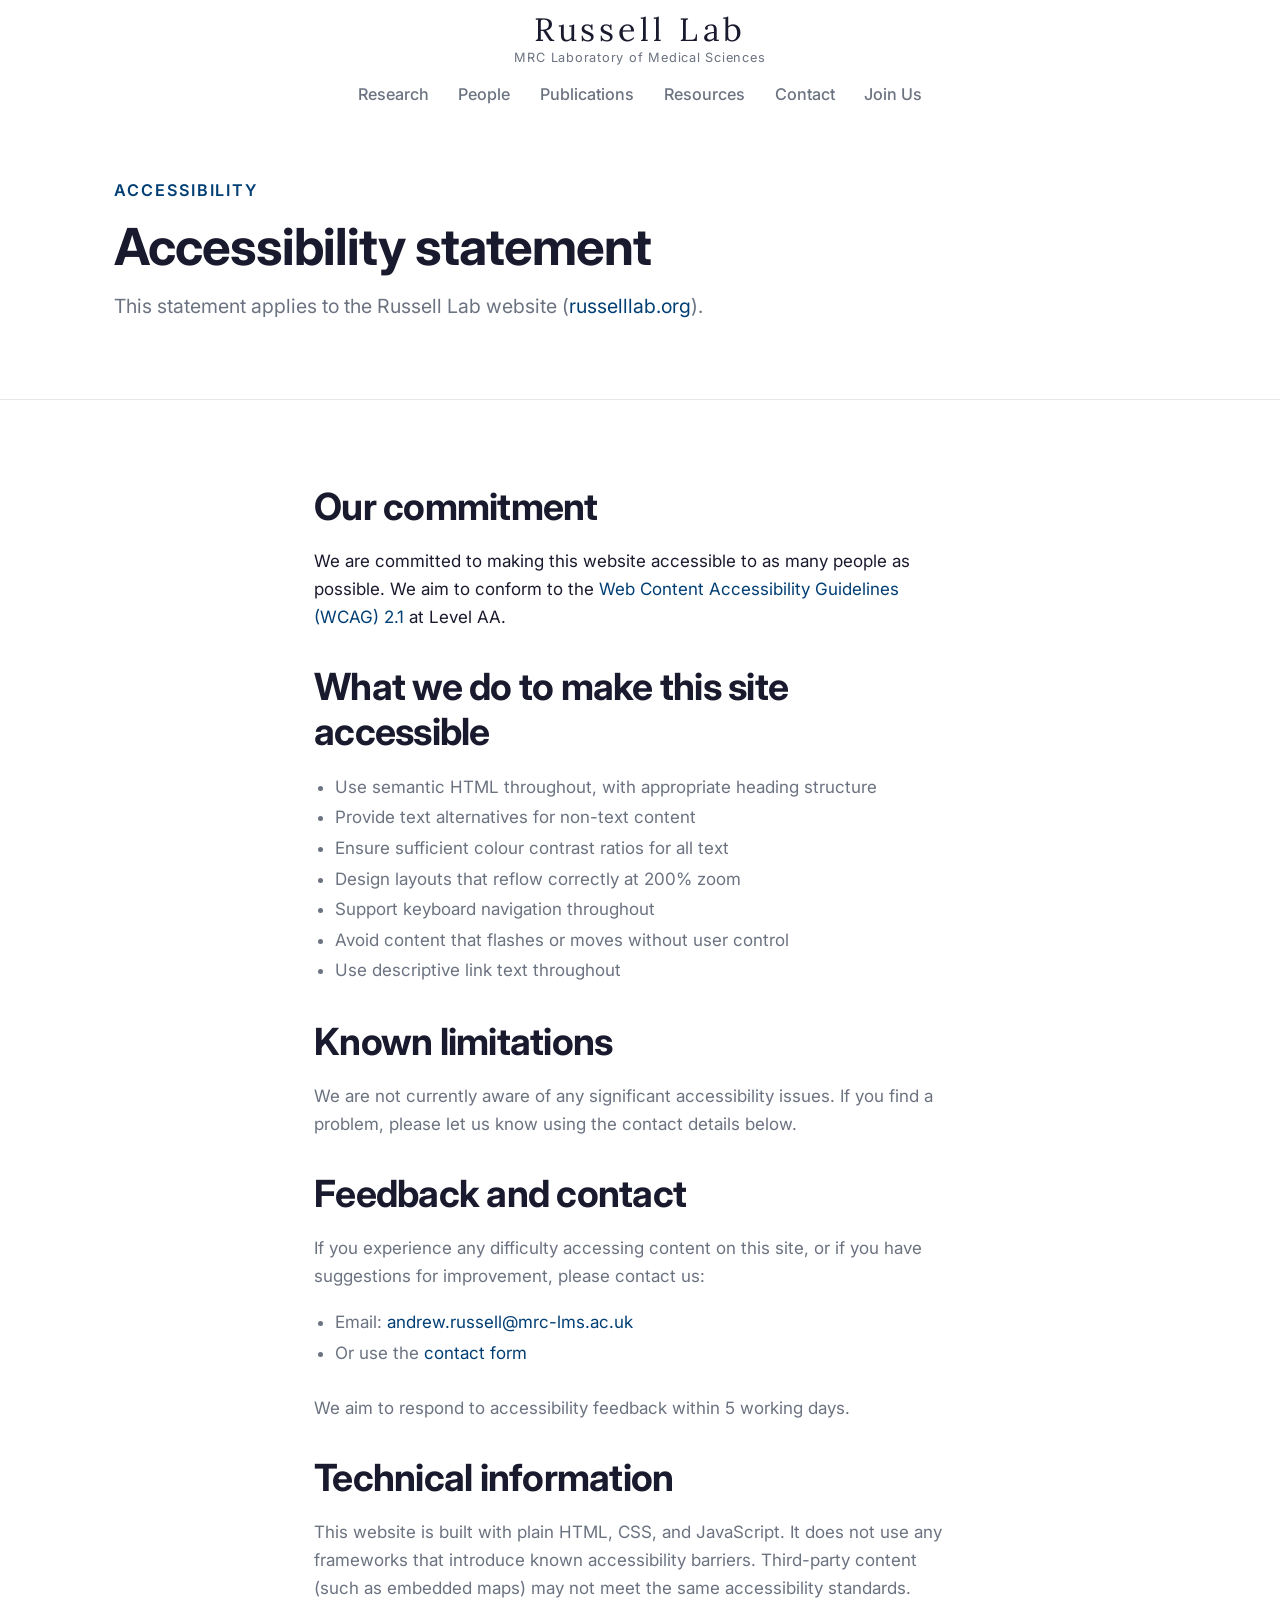
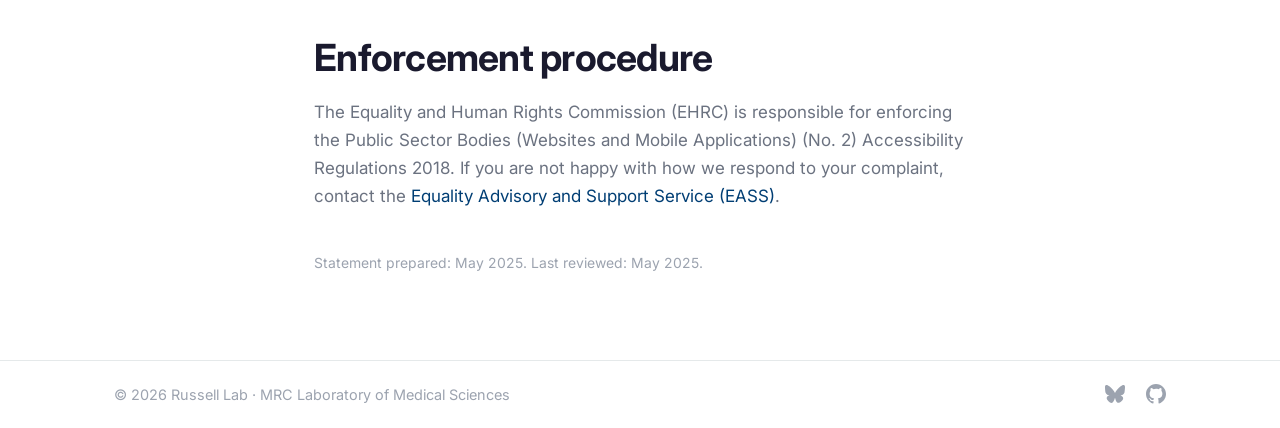
==== accessibility.html @ 7c384f4c "Add LMS photos to Contact and Join pages Co-Authored-By: Claude Opus 5.5 <noreply@anthropic.com>" ====
<!DOCTYPE html>
<html lang="en">
<head>
  <meta charset="UTF-8">
  <meta name="viewport" content="width=device-width, initial-scale=1.0">
  <title>Accessibility Statement | Russell Lab</title>
  <meta name="description" content="Accessibility statement for the Russell Lab website.">
  <link rel="preconnect" href="https://fonts.googleapis.com">
  <link rel="preconnect" href="https://fonts.gstatic.com" crossorigin>
  <link href="https://fonts.googleapis.com/css2?family=Lora:ital,wght@0,400;0,600;0,700;1,400;1,600&family=Inter:wght@400;500;600;700;800&display=swap" rel="stylesheet">
  <link rel="icon" type="image/svg+xml" href="assets/images/favicon.svg">
  <link rel="stylesheet" href="css/style.css?v=6">
</head>
<body>

  <nav class="nav" role="navigation" aria-label="Main">
    <div class="nav__inner">
      <a href="index.html" class="nav__logo">
        <span class="nav__logo-name">Russell Lab</span>
        <span class="nav__logo-inst">MRC Laboratory of Medical Sciences</span>
      </a>
      <button class="nav__burger" aria-label="Toggle menu" aria-expanded="false">
        <span></span><span></span><span></span>
      </button>
      <ul class="nav__links">
        <li><a href="research.html">Research</a></li>
        <li><a href="people.html">People</a></li>
        <li><a href="publications.html">Publications</a></li>
        <li><a href="resources.html">Resources</a></li>
        <li><a href="contact.html">Contact</a></li>
        <li><a href="join.html">Join Us</a></li>
      </ul>
    </div>
  </nav>

  <div class="page-hero">
    <div class="page-hero__inner">
      <span class="section-label">Accessibility</span>
      <h1>Accessibility statement</h1>
      <p>This statement applies to the Russell Lab website (<a href="index.html">russelllab.org</a>).</p>
    </div>
  </div>

  <section class="section">
    <div class="container" style="max-width: 720px;">

      <h2 style="margin-bottom: 1rem;">Our commitment</h2>
      <p>
        We are committed to making this website accessible to as many people as possible.
        We aim to conform to the
        <a href="https://www.w3.org/TR/WCAG21/" target="_blank" rel="noopener">Web Content Accessibility Guidelines (WCAG) 2.1</a>
        at Level AA.
      </p>

      <h2 style="margin: 2rem 0 1rem;">What we do to make this site accessible</h2>
      <ul style="color: var(--text-muted); line-height: 1.8; padding-left: 1.25rem; margin-bottom: 1.5rem;">
        <li>Use semantic HTML throughout, with appropriate heading structure</li>
        <li>Provide text alternatives for non-text content</li>
        <li>Ensure sufficient colour contrast ratios for all text</li>
        <li>Design layouts that reflow correctly at 200% zoom</li>
        <li>Support keyboard navigation throughout</li>
        <li>Avoid content that flashes or moves without user control</li>
        <li>Use descriptive link text throughout</li>
      </ul>

      <h2 style="margin: 2rem 0 1rem;">Known limitations</h2>
      <p style="color: var(--text-muted);">
        <!-- [PLACEHOLDER: List any known accessibility issues and when you plan to fix them.
             If none are known, state: "We are not aware of any significant accessibility issues at this time."] -->
        We are not currently aware of any significant accessibility issues. If you find a problem,
        please let us know using the contact details below.
      </p>

      <h2 style="margin: 2rem 0 1rem;">Feedback and contact</h2>
      <p style="color: var(--text-muted);">
        If you experience any difficulty accessing content on this site, or if you have
        suggestions for improvement, please contact us:
      </p>
      <ul style="color: var(--text-muted); line-height: 1.8; padding-left: 1.25rem; margin-bottom: 1.5rem;">
        <li>Email: <a href="mailto:andrew.russell@mrc-lms.ac.uk">andrew.russell@mrc-lms.ac.uk</a></li>
        <li>Or use the <a href="contact.html">contact form</a></li>
      </ul>
      <p style="color: var(--text-muted);">
        We aim to respond to accessibility feedback within 5 working days.
      </p>

      <h2 style="margin: 2rem 0 1rem;">Technical information</h2>
      <p style="color: var(--text-muted);">
        This website is built with plain HTML, CSS, and JavaScript. It does not use any
        frameworks that introduce known accessibility barriers. Third-party content (such as
        embedded maps) may not meet the same accessibility standards.
      </p>

      <h2 style="margin: 2rem 0 1rem;">Enforcement procedure</h2>
      <p style="color: var(--text-muted);">
        The Equality and Human Rights Commission (EHRC) is responsible for enforcing the
        Public Sector Bodies (Websites and Mobile Applications) (No. 2) Accessibility Regulations 2018.
        If you are not happy with how we respond to your complaint, contact the
        <a href="https://www.equalityadvisoryservice.com/" target="_blank" rel="noopener">Equality Advisory and Support Service (EASS)</a>.
      </p>

      <p style="margin-top: 2.5rem; font-size: 0.82rem; color: var(--text-light);">
        Statement prepared: <!-- [PLACEHOLDER: Insert date, e.g. May 2025] -->May 2025.
        Last reviewed: <!-- [PLACEHOLDER: Update when reviewed] -->May 2025.
      </p>

    </div>
  </section>

  <footer class="footer">
    <div class="footer__inner">
      <span>© <span id="year"></span> Russell Lab · <a href="https://lms.mrc.ac.uk" target="_blank" rel="noopener">MRC Laboratory of Medical Sciences</a></span>
      <div class="footer__right">
        <a href="https://bsky.app/profile/ajcrussell.bsky.social" target="_blank" rel="noopener" aria-label="Bluesky" class="footer__icon">
          <svg xmlns="http://www.w3.org/2000/svg" viewBox="0 0 24 24" width="20" height="20" fill="currentColor">
            <path d="M12 10.8c-1.087-2.114-4.046-6.053-6.798-7.995C2.566.944 1.561 1.266.902 1.565.139 1.908 0 3.08 0 3.768c0 .69.378 5.65.624 6.479.815 2.736 3.713 3.66 6.383 3.364.136-.02.275-.039.415-.056-.138.022-.276.04-.415.056-3.912.58-7.387 2.005-2.83 7.078 5.013 5.19 6.87-1.113 7.823-4.308.953 3.195 2.05 9.271 7.733 4.308 4.267-4.308 1.172-6.498-2.74-7.078a8.741 8.741 0 0 1-.415-.056c.14.017.279.036.415.056 2.67.297 5.568-.628 6.383-3.364.246-.828.624-5.79.624-6.478 0-.69-.139-1.861-.902-2.204-.659-.299-1.664-.62-4.3 1.24C16.046 4.748 13.087 8.687 12 10.8z"/>
          </svg>
        </a>
        <a href="https://github.com/therusselllab" target="_blank" rel="noopener" aria-label="GitHub" class="footer__icon">
          <svg xmlns="http://www.w3.org/2000/svg" viewBox="0 0 24 24" width="20" height="20" fill="currentColor">
            <path d="M12 0C5.374 0 0 5.373 0 12c0 5.302 3.438 9.8 8.207 11.387.599.111.793-.261.793-.577v-2.234c-3.338.726-4.033-1.416-4.033-1.416-.546-1.387-1.333-1.756-1.333-1.756-1.089-.745.083-.729.083-.729 1.205.084 1.839 1.237 1.839 1.237 1.07 1.834 2.807 1.304 3.492.997.107-.775.418-1.305.762-1.604-2.665-.305-5.467-1.334-5.467-5.931 0-1.311.469-2.381 1.236-3.221-.124-.303-.535-1.524.117-3.176 0 0 1.008-.322 3.301 1.23A11.509 11.509 0 0 1 12 5.803c1.02.005 2.047.138 3.006.404 2.291-1.552 3.297-1.23 3.297-1.23.653 1.653.242 2.874.118 3.176.77.84 1.235 1.911 1.235 3.221 0 4.609-2.807 5.624-5.479 5.921.43.372.823 1.102.823 2.222v3.293c0 .319.192.694.801.576C20.566 21.797 24 17.3 24 12c0-6.627-5.373-12-12-12z"/>
          </svg>
        </a>
      </div>
    </div>
  </footer>

  <script src="js/main.js?v=6"></script>
  <script>document.getElementById('year').textContent = new Date().getFullYear();</script>
</body>
</html>
---- css/style.css ----
/* ============================================================
   Russell Lab — style.css
   Design: light, minimal, Lora headings + Inter body, teal accent
   ============================================================ */

/* --- Custom Properties --- */
:root {
  --bg:           #FFFFFF;
  --bg-soft:      #F8FAFA;
  --bg-muted:     #F1F5F5;
  --text:         #1A1A2E;
  --text-muted:   #6B7280;
  --text-light:   #9CA3AF;
  --accent:       #003E74;
  --accent-hover: #002a52;
  --accent-light: #EBF2F8;
  --border:       #E5E9EA;
  --nav-h:        108px;
  --max-w:        1120px;
  --radius:       8px;
  --shadow-sm:    0 1px 3px rgba(0,0,0,0.07), 0 1px 2px rgba(0,0,0,0.04);
  --shadow-md:    0 4px 16px rgba(0,0,0,0.09), 0 2px 6px rgba(0,0,0,0.05);
  --transition:   0.25s ease;
}

/* --- Reset & Base --- */
*, *::before, *::after { box-sizing: border-box; margin: 0; padding: 0; }

html {
  scroll-behavior: smooth;
  font-size: 17px;
}

body {
  font-family: 'Inter', system-ui, -apple-system, sans-serif;
  background: var(--bg);
  color: var(--text);
  line-height: 1.65;
  -webkit-font-smoothing: antialiased;
}

img { display: block; max-width: 100%; }
a { color: var(--accent); text-decoration: none; transition: color var(--transition); }
a:hover { color: var(--accent-hover); }

/* --- Typography --- */
h1, h2, h3, h4, h5 {
  font-weight: 700;
  line-height: 1.2;
  letter-spacing: -0.02em;
  color: var(--text);
}
h1 { font-size: clamp(2.2rem, 5vw, 3.5rem); }
h2 { font-size: clamp(1.6rem, 3vw, 2.2rem); }
h3 { font-size: 1.2rem; }
h4 { font-size: 1rem; font-weight: 600; }

p { margin-bottom: 1rem; color: var(--text); }
p:last-child { margin-bottom: 0; }

.text-muted { color: var(--text-muted); }
.text-light { color: var(--text-light); }

/* --- Layout Utilities --- */
.container {
  max-width: var(--max-w);
  margin: 0 auto;
  padding: 0 2rem;
}

.section {
  padding: 5rem 0;
}

.section--soft { background: var(--bg); }
.section--muted { background: var(--bg); }

.section-label {
  display: inline-block;
  font-size: 0.95rem;
  font-weight: 600;
  letter-spacing: 0.12em;
  text-transform: uppercase;
  color: var(--accent);
  margin-bottom: 0.75rem;
}

.section-heading {
  margin-bottom: 0.75rem;
}

.section-subheading {
  font-size: 1.05rem;
  color: var(--text-muted);
  max-width: 560px;
  margin-bottom: 2.5rem;
}

/* --- Scroll Animations --- */
.reveal {
  opacity: 0;
  transform: translateY(24px);
  transition: opacity 0.6s ease, transform 0.6s ease;
}
.reveal.visible {
  opacity: 1;
  transform: translateY(0);
}
.reveal-delay-1 { transition-delay: 0.1s; }
.reveal-delay-2 { transition-delay: 0.2s; }
.reveal-delay-3 { transition-delay: 0.3s; }
.reveal-delay-4 { transition-delay: 0.4s; }
.reveal-delay-5 { transition-delay: 0.5s; }

/* --- Navigation --- */
.nav {
  position: fixed;
  top: 0;
  left: 0;
  right: 0;
  z-index: 100;
  height: var(--nav-h);
  background: rgba(255, 255, 255, 0.92);
  backdrop-filter: blur(12px);
  -webkit-backdrop-filter: blur(12px);
  border-bottom: 1px solid transparent;
  transition: border-color var(--transition), box-shadow var(--transition);
}
.nav.scrolled {
  border-color: var(--border);
  box-shadow: var(--shadow-sm);
}

.nav__inner {
  max-width: var(--max-w);
  margin: 0 auto;
  padding: 1.1rem 2rem 0;
  height: 100%;
  display: flex;
  flex-direction: column;
  align-items: center;
  justify-content: center;
  gap: 0.55rem;
  position: relative;
}

.nav__logo {
  display: flex;
  flex-direction: column;
  align-items: center;
  line-height: 1.2;
  color: var(--text);
  text-decoration: none;
}
.nav__logo-name {
  font-family: 'Lora', Georgia, serif;
  font-size: 1.9rem;
  font-weight: 400;
  letter-spacing: 0.12em;
}
.nav__logo-inst {
  font-size: 0.75rem;
  font-weight: 400;
  color: var(--text-muted);
  letter-spacing: 0.06em;
}

.nav__links {
  display: flex;
  align-items: center;
  justify-content: center;
  gap: 0.25rem;
  list-style: none;
}
.nav__links a {
  display: block;
  padding: 0.4rem 0.75rem;
  font-size: 0.95rem;
  font-weight: 500;
  color: var(--text-muted);
  border-radius: 6px;
  transition: color var(--transition), background var(--transition);
}
.nav__links a:hover,
.nav__links a.active {
  color: var(--text);
  background: var(--bg-muted);
}
.nav__links a.active { color: var(--accent); }

.nav__join {
  /* no special treatment — same as other nav links */
}

/* Mobile menu */
.nav__burger {
  display: none;
  flex-direction: column;
  gap: 5px;
  cursor: pointer;
  padding: 4px;
  background: none;
  border: none;
  position: absolute;
  right: 1.5rem;
  top: 50%;
  transform: translateY(-50%);
}
.nav__burger span {
  display: block;
  width: 22px;
  height: 2px;
  background: var(--text);
  border-radius: 2px;
  transition: transform var(--transition), opacity var(--transition);
}
.nav__burger.open span:nth-child(1) { transform: translateY(7px) rotate(45deg); }
.nav__burger.open span:nth-child(2) { opacity: 0; }
.nav__burger.open span:nth-child(3) { transform: translateY(-7px) rotate(-45deg); }

/* --- Hero --- */
.hero {
  min-height: 100svh;
  display: flex;
  align-items: flex-start;
  padding-top: var(--nav-h);
  position: relative;
  overflow: hidden;
  background-image: url('../assets/images/hero-bg.jpg'); /* fallback for very old browsers */
  background-image: url('../assets/images/contour_map_2_colors.svg');
  background-size: 110% auto;   /* fills width; square image extends below viewport so top is always visible */
  background-position: 5% 0%;  /* anchor to top; slight left-of-centre to frame whitespace region */
  animation: heroDrift 30s ease-in-out infinite;
  transition: background-position 0.15s ease-out;
}

@keyframes heroDrift {
  0%   { background-position: 5% 0%; }
  25%  { background-position: 8% 0%; }
  50%  { background-position: 5% 0%; }
  75%  { background-position: 2% 0%; }
  100% { background-position: 5% 0%; }
}

/* Overlay for readability over background image.
   Adjust opacity (currently 0.7) if image is darker or lighter. */
.hero::before {
  content: '';
  position: absolute;
  inset: 0;
  background: rgba(255, 255, 255, 0.75);
  pointer-events: none;
}

/* Interactive contour canvas (js/contours.js) replaces the static background once loaded */
.hero--live {
  background-image: none;
  animation: none;
}
.hero--live::before { display: none; }
.hero__canvas {
  position: absolute;
  inset: 0;
  width: 100%;
  height: 100%;
  pointer-events: none;
}

.hero__inner {
  position: relative;
  z-index: 1;
  width: 100%;
  max-width: 1320px;
  margin: 0 auto 0 0;
  padding: 3rem 4rem 4rem;
  display: grid;
  grid-template-columns: minmax(0, 560px) minmax(0, 400px);
  justify-content: space-between;
  align-items: center;
  gap: 3rem;
}

/* Soft white wash behind the headline so the lines never compete with the text */
.hero__main { position: relative; }
.hero__main::before {
  content: '';
  position: absolute;
  inset: -3rem -4rem;
  background: radial-gradient(closest-side, rgba(255,255,255,0.92) 55%, rgba(255,255,255,0));
  z-index: -1;
  pointer-events: none;
}

.hero__panel {
  padding: 1.6rem 1.8rem;
  background: rgba(255, 255, 255, 0.9);
  -webkit-backdrop-filter: blur(6px);
  backdrop-filter: blur(6px);
  border: 1px solid var(--border);
  border-left: 3px solid var(--accent);
  border-radius: 10px;
  opacity: 0;
  animation: fadeUp 0.7s ease 0.6s forwards;
}
.hero__panel-label {
  display: block;
  font-size: 0.8rem;
  font-weight: 600;
  letter-spacing: 0.12em;
  text-transform: uppercase;
  color: var(--accent);
  margin-bottom: 0.6rem;
}
.hero__panel p {
  font-size: 1.05rem;
  line-height: 1.7;
  color: var(--text);
}

@media (max-width: 900px) {
  .hero__inner {
    grid-template-columns: 1fr;
    padding: 2.5rem 1.5rem 4rem;
    gap: 2.5rem;
  }
}

.hero__eyebrow {
  font-size: 0.8rem;
  font-weight: 600;
  letter-spacing: 0.12em;
  text-transform: uppercase;
  color: var(--accent);
  margin-bottom: 1.25rem;
  opacity: 0;
  animation: fadeUp 0.7s ease 0.1s forwards;
}

.hero__title {
  font-size: clamp(1.4rem, 2.5vw, 2rem);
  font-weight: 800;
  letter-spacing: -0.04em;
  line-height: 1.05;
  margin-bottom: 1.5rem;
  opacity: 0;
  animation: fadeUp 0.7s ease 0.2s forwards;
}

.hero__title em {
  font-style: normal;
  color: var(--accent);
}

.hero__tagline {
  font-size: clamp(1.1rem, 2vw, 1.3rem);
  color: var(--text-muted);
  max-width: 560px;
  line-height: 1.7;
  margin-bottom: 2.5rem;
  opacity: 0;
  animation: fadeUp 0.7s ease 0.35s forwards;
}

.hero__actions {
  display: flex;
  gap: 1rem;
  flex-wrap: wrap;
  opacity: 0;
  animation: fadeUp 0.7s ease 0.5s forwards;
}


@keyframes fadeUp {
  from { opacity: 0; transform: translateY(20px); }
  to { opacity: 1; transform: translateY(0); }
}

/* --- Buttons --- */
.btn {
  display: inline-flex;
  align-items: center;
  gap: 0.5rem;
  padding: 0.7rem 1.5rem;
  font-size: 0.95rem;
  font-weight: 600;
  border-radius: var(--radius);
  transition: all var(--transition);
  cursor: pointer;
  border: none;
  font-family: inherit;
}
.btn--primary {
  background: var(--accent);
  color: #fff;
}
.btn--primary:hover {
  background: var(--accent-hover);
  color: #fff;
  transform: translateY(-1px);
  box-shadow: 0 4px 12px rgba(15, 118, 110, 0.3);
}
.btn--outline {
  background: transparent;
  color: var(--text);
  border: 1.5px solid var(--border);
}
.btn--outline:hover {
  border-color: var(--accent);
  color: var(--accent);
  transform: translateY(-1px);
}

/* --- Cards --- */
.card {
  background: var(--bg);
  border: 1px solid var(--border);
  border-radius: calc(var(--radius) * 1.5);
  padding: 1.75rem;
  text-align: center;
}
.card__icon {
  width: 44px;
  height: 44px;
  border-radius: 10px;
  background: var(--accent-light);
  display: flex;
  align-items: center;
  justify-content: center;
  margin-bottom: 1rem;
  margin-left: auto;
  margin-right: auto;
  font-size: 1.25rem;
}
.card__title { margin-bottom: 0.5rem; font-size: 1.15rem; }
.card__body { font-size: 1rem; color: var(--text-muted); line-height: 1.65; }
.card__link {
  display: inline-flex;
  align-items: center;
  gap: 0.25rem;
  margin-top: 1rem;
  font-size: 0.85rem;
  font-weight: 600;
  color: var(--accent);
}
.card__link:hover { gap: 0.5rem; }

/* --- Grid Layouts --- */
.grid-3 {
  display: grid;
  grid-template-columns: repeat(3, 1fr);
  gap: 1.5rem;
}
.grid-2 {
  display: grid;
  grid-template-columns: repeat(2, 1fr);
  gap: 1.5rem;
}
.grid-4 {
  display: grid;
  grid-template-columns: repeat(4, 1fr);
  gap: 1.5rem;
}

/* --- People List --- */
.people-section { margin-bottom: 3.5rem; }
.people-section__title {
  font-size: 0.72rem;
  font-weight: 700;
  text-transform: uppercase;
  letter-spacing: 0.12em;
  color: var(--text-light);
  margin-bottom: 0;
  padding-bottom: 0.75rem;
  border-bottom: 1px solid var(--border);
}

.person-row {
  display: grid;
  grid-template-columns: 100px 1fr;
  gap: 2rem;
  align-items: start;
  padding: 1.75rem 0;
  border-bottom: 1px solid var(--border);
  transition: none;
}
.person-row:hover .person-row__name {
  color: var(--accent);
}

.person-row__photo {
  width: 100px;
  height: 100px;
  border-radius: 50%;
  background: var(--bg-muted);
  overflow: hidden;
  display: flex;
  align-items: center;
  justify-content: center;
  color: var(--text-light);
  font-size: 1.75rem;
  flex-shrink: 0;
}
.person-row__photo img {
  width: 100%;
  height: 100%;
  object-fit: cover;
}

.person-row__name {
  font-size: 1.05rem;
  font-weight: 700;
  margin-bottom: 0.2rem;
  transition: color var(--transition);
}
.person-row__role {
  font-size: 0.75rem;
  font-weight: 600;
  text-transform: uppercase;
  letter-spacing: 0.08em;
  color: var(--accent);
  margin-bottom: 0.6rem;
}
.person-row__bio {
  font-size: 0.875rem;
  color: var(--text-muted);
  line-height: 1.65;
  max-width: 600px;
}
.person-row__links {
  display: flex;
  gap: 1rem;
  margin-top: 0.75rem;
}
.person-row__links a {
  font-size: 0.78rem;
  font-weight: 600;
  color: var(--text-light);
  transition: color var(--transition);
}
.person-row__links a:hover { color: var(--accent); }

/* PI row — slightly larger photo */
.person-row--pi {
  grid-template-columns: 140px 1fr;
}
.person-row--pi .person-row__photo {
  width: 140px;
  height: 140px;
  border-radius: 8px;
}
.person-row--pi .person-row__name {
  font-size: 1.3rem;
}
.person-card__bio { font-size: 0.85rem; color: var(--text-muted); }

/* --- Publications --- */
.pub-item {
  padding: 1.25rem 0;
  border-bottom: 1px solid var(--border);
}
.pub-item:first-child { border-top: 1px solid var(--border); }
.pub-item__title {
  font-size: 1.05rem;
  font-weight: 600;
  color: var(--text);
  margin-bottom: 0.3rem;
  line-height: 1.4;
}
.pub-item__authors { font-size: 0.9rem; color: var(--text-muted); margin-bottom: 0.2rem; }
.pub-item__meta {
  display: flex;
  flex-wrap: wrap;
  gap: 0.75rem;
  font-size: 0.88rem;
  color: var(--text-muted);
}
.pub-item__journal { font-style: italic; color: var(--accent); }
.pub-item__doi { color: var(--text-light); }
.pub-item__doi:hover { color: var(--accent); }

/* --- News --- */
.news-item {
  display: grid;
  grid-template-columns: auto 1fr;
  gap: 1.5rem;
  padding: 1.5rem 0;
  border-bottom: 1px solid var(--border);
}
.news-item:first-child { border-top: 1px solid var(--border); }
.news-item__date {
  font-size: 0.78rem;
  font-weight: 600;
  color: var(--text-light);
  letter-spacing: 0.05em;
  text-transform: uppercase;
  white-space: nowrap;
  padding-top: 0.15rem;
  min-width: 72px;
}
.news-item__title { font-weight: 600; font-size: 0.95rem; margin-bottom: 0.3rem; }
.news-item__body { font-size: 0.875rem; color: var(--text-muted); }

/* --- Affiliations / Logos strip --- */
.affiliations {
  padding: 2.5rem 0;
  border-top: 1px solid var(--border);
  border-bottom: 1px solid var(--border);
}
.affiliations__inner {
  max-width: var(--max-w);
  margin: 0 auto;
  padding: 0 2rem;
  display: flex;
  align-items: center;
  gap: 3rem;
  flex-wrap: wrap;
}
.affiliations__label {
  font-size: 0.72rem;
  text-transform: uppercase;
  letter-spacing: 0.1em;
  color: var(--text-light);
  font-weight: 600;
  white-space: nowrap;
}
.affiliations__logos {
  display: flex;
  align-items: center;
  gap: 2.5rem;
  flex-wrap: wrap;
}
.affiliations__logo {
  font-size: 0.85rem;
  font-weight: 600;
  color: var(--text-muted);
  opacity: 0.6;
  transition: opacity var(--transition);
}
.affiliations__logo:hover { opacity: 1; color: var(--text); }

/* --- Page Hero (inner pages) --- */
.page-hero {
  padding: calc(var(--nav-h) + 4rem) 0 2rem;
  background: var(--bg);
  border-bottom: 1px solid var(--border);
}
.page-hero__inner {
  max-width: var(--max-w);
  margin: 0 auto;
  padding: 0 2rem;
}
.page-hero h1 {
  font-size: clamp(2rem, 4vw, 3rem);
  margin-bottom: 0.75rem;
}
.page-hero p {
  font-size: 1.15rem;
  color: var(--text-muted);
  margin-bottom: 2.5rem; /* adds gap only when a subheading is present */
}

/* --- Research page specific --- */
.research-area {
  display: grid;
  grid-template-columns: 1fr 1fr;
  gap: 4rem;
  align-items: center;
  padding: 4rem 0;
  border-bottom: 1px solid var(--border);
}
.research-area:nth-child(even) .research-area__image { order: -1; }
.research-area__image {
  aspect-ratio: 4/3;
  background: var(--bg-muted);
  border-radius: calc(var(--radius) * 2);
  border: 1px solid var(--border);
  display: flex;
  align-items: center;
  justify-content: center;
  color: var(--text-light);
  font-size: 0.85rem;
  overflow: hidden;
}
.research-area__image img { width: 100%; height: 100%; object-fit: cover; }
.research-area__number {
  font-size: 0.95rem;
  font-weight: 700;
  letter-spacing: 0.12em;
  text-transform: uppercase;
  color: var(--accent);
  margin-bottom: 0.75rem;
}
.research-area__num { margin-right: 0.9rem; opacity: 0.55; }
.research-area__title { margin-bottom: 1rem; font-size: 1.4rem; }
.research-area__body { color: var(--text-muted); font-size: 1.05rem; line-height: 1.75; }

/* --- Resources / Tools --- */
.resource-list { list-style: none; display: flex; flex-direction: column; gap: 0.75rem; }
.resource-list li {
  display: flex;
  align-items: flex-start;
  gap: 0.75rem;
  padding: 1rem 1.25rem;
  background: var(--bg);
  border: 1px solid var(--border);
  border-radius: var(--radius);
  transition: border-color var(--transition);
}
.resource-list li:hover { border-color: var(--accent); }
.resource-list__icon { font-size: 1.1rem; flex-shrink: 0; margin-top: 0.1rem; }
.resource-list__name { font-weight: 600; font-size: 0.9rem; }
.resource-list__desc { font-size: 0.83rem; color: var(--text-muted); }

/* --- Join / Positions --- */
.position-card {
  padding: 1.75rem;
  border: 1px solid var(--border);
  border-radius: calc(var(--radius) * 1.5);
  transition: all var(--transition);
}
.position-card:hover {
  border-color: var(--accent);
  box-shadow: var(--shadow-md);
}
.position-card__type {
  font-size: 0.7rem;
  font-weight: 700;
  letter-spacing: 0.1em;
  text-transform: uppercase;
  color: var(--accent);
  background: var(--accent-light);
  padding: 0.2rem 0.6rem;
  border-radius: 4px;
  display: inline-block;
  margin-bottom: 0.75rem;
}
.position-card__title { font-size: 1.05rem; margin-bottom: 0.5rem; }
.position-card__body { font-size: 0.875rem; color: var(--text-muted); margin-bottom: 1rem; }

/* --- Photos (LMS images) --- */
.photo { margin: 0; }
.photo img { width: 100%; border-radius: 10px; }
.photo figcaption,
.photo-credit {
  margin-top: 0.6rem;
  font-size: 0.8rem;
  color: var(--text-light);
}
.photo figcaption a,
.photo-credit a { color: var(--text-light); text-decoration: underline; }
.photo-strip {
  display: grid;
  grid-template-columns: repeat(3, 1fr);
  gap: 1rem;
  margin-top: 1.75rem;
}
.photo-strip img {
  width: 100%;
  aspect-ratio: 3 / 2;
  object-fit: cover;
  border-radius: 10px;
}
@media (max-width: 768px) {
  .photo-strip { grid-template-columns: 1fr; }
}

/* --- Contact --- */
.contact-grid {
  display: grid;
  grid-template-columns: 1fr 1fr;
  gap: 4rem;
  align-items: start;
}
.contact-detail {
  display: flex;
  gap: 1rem;
  margin-bottom: 1.5rem;
  align-items: flex-start;
}
.contact-detail__icon {
  width: 36px;
  height: 36px;
  background: var(--accent-light);
  border-radius: 8px;
  display: flex;
  align-items: center;
  justify-content: center;
  flex-shrink: 0;
  font-size: 0.9rem;
}
.contact-detail__label { font-size: 0.75rem; font-weight: 600; text-transform: uppercase; letter-spacing: 0.08em; color: var(--text-light); margin-bottom: 0.2rem; }
.contact-detail__value { font-size: 0.9rem; color: var(--text); }

.contact-form { display: flex; flex-direction: column; gap: 1rem; }
.form-group { display: flex; flex-direction: column; gap: 0.4rem; }
.form-group label { font-size: 0.8rem; font-weight: 600; color: var(--text); }
.form-group input,
.form-group textarea,
.form-group select {
  padding: 0.65rem 0.9rem;
  border: 1.5px solid var(--border);
  border-radius: var(--radius);
  font-family: inherit;
  font-size: 0.875rem;
  color: var(--text);
  background: var(--bg);
  transition: border-color var(--transition);
  outline: none;
}
.form-group input:focus,
.form-group textarea:focus,
.form-group select:focus { border-color: var(--accent); }
.form-group textarea { resize: vertical; min-height: 120px; }

/* --- Footer --- */
.footer {
  background: transparent;
  border-top: 1px solid var(--border);
  padding: 1.25rem 0;
  margin-top: auto;
}
.footer__inner {
  max-width: var(--max-w);
  margin: 0 auto;
  padding: 0 2rem;
  display: flex;
  justify-content: space-between;
  align-items: center;
  font-size: 0.85rem;
  color: var(--text-light);
  flex-wrap: wrap;
  gap: 0.75rem;
}
.footer a {
  color: var(--text-light);
  transition: color var(--transition);
}
.footer a:hover { color: var(--text); }
.footer__right {
  display: flex;
  gap: 1.25rem;
  align-items: center;
}
.footer__icon {
  display: flex;
  align-items: center;
  color: var(--text-light);
  transition: color var(--transition);
}
.footer__icon:hover { color: var(--text); }
.footer__icon svg { display: block; }

/* --- Pub loader state --- */
.pub-loading {
  text-align: center;
  padding: 3rem;
  color: var(--text-muted);
  font-size: 0.9rem;
}
.pub-loading__spinner {
  width: 28px;
  height: 28px;
  border: 2px solid var(--border);
  border-top-color: var(--accent);
  border-radius: 50%;
  margin: 0 auto 1rem;
  animation: spin 0.8s linear infinite;
}
@keyframes spin { to { transform: rotate(360deg); } }

.pub-error {
  padding: 1.5rem;
  background: #FEF2F2;
  border: 1px solid #FCA5A5;
  border-radius: var(--radius);
  font-size: 0.875rem;
  color: #991B1B;
}

/* --- Responsive --- */
@media (max-width: 1024px) {
  .grid-4 { grid-template-columns: repeat(2, 1fr); }
}

@media (max-width: 768px) {
  .section { padding: 3.5rem 0; }
  .grid-3, .grid-2 { grid-template-columns: 1fr; }
  .grid-4 { grid-template-columns: repeat(2, 1fr); }
  .research-area { grid-template-columns: 1fr; gap: 2rem; }
  .research-area:nth-child(even) .research-area__image { order: 0; }
  .contact-grid { grid-template-columns: 1fr; gap: 2.5rem; }
  .footer__right { gap: 1rem; }
  .person-row,
  .person-row--pi { grid-template-columns: 80px 1fr; gap: 1.25rem; }
  .person-row--pi .person-row__photo { width: 80px; height: 80px; }

  .nav__links {
    display: none;
    position: fixed;
    top: var(--nav-h);
    left: 0;
    right: 0;
    background: var(--bg);
    border-bottom: 1px solid var(--border);
    flex-direction: column;
    align-items: flex-start;
    padding: 1rem;
    gap: 0;
    box-shadow: var(--shadow-md);
  }
  .nav__links.open { display: flex; }
  .nav__links a { padding: 0.7rem 1rem; border-radius: 6px; }
  .nav__burger { display: flex; }
  .nav__join { margin-left: 0; }
}
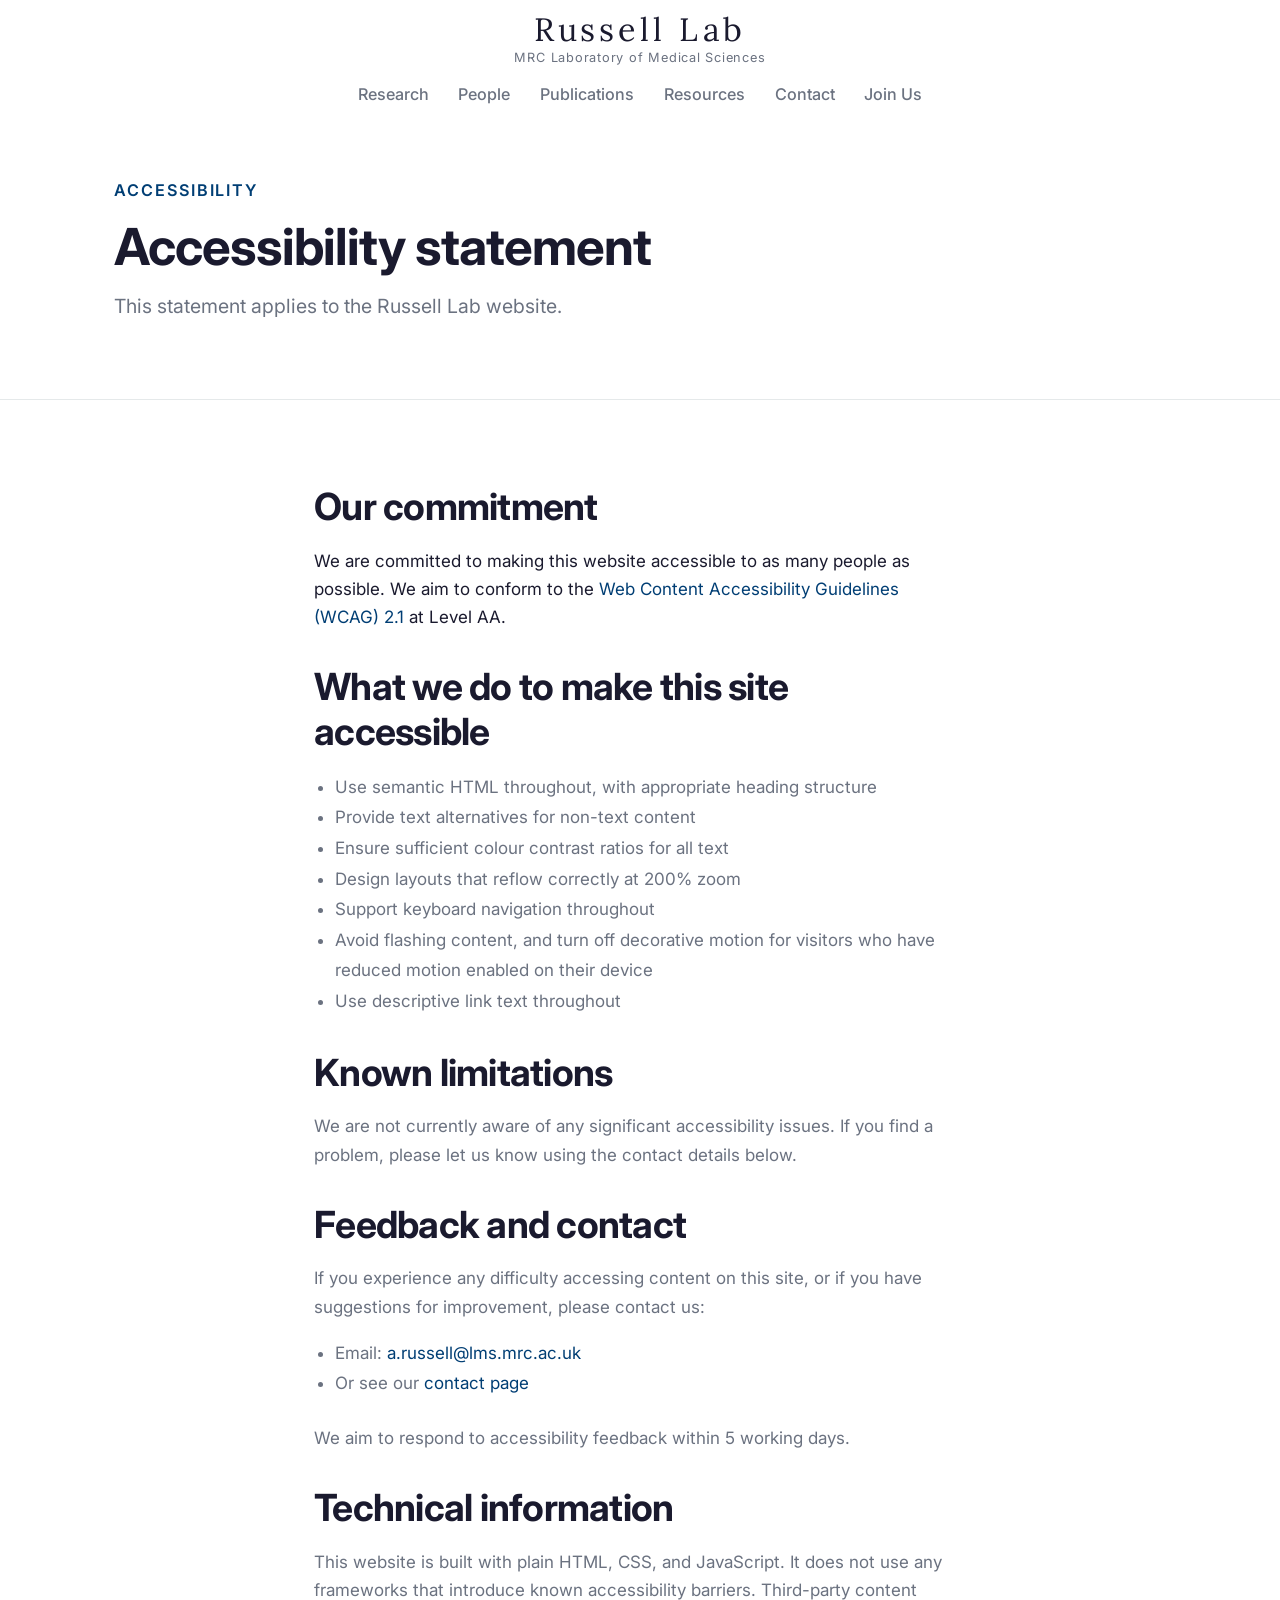
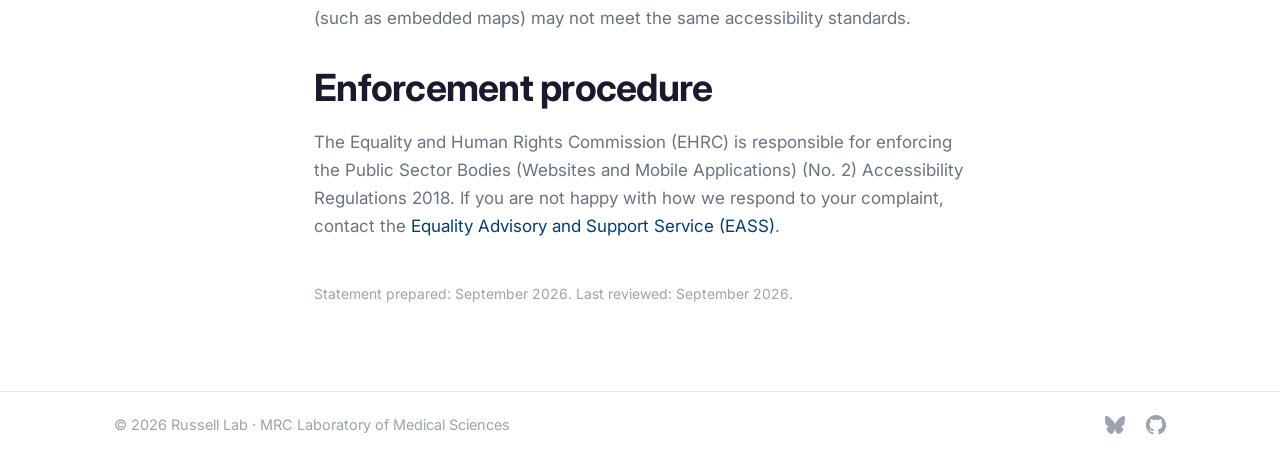
==== commit 6c14a32b: "Pre-launch tidy-up and Join page clinician line - Join: Chain Florey clinician scientist line; drop " ====
--- a/accessibility.html
+++ b/accessibility.html
@@ -9,7 +9,7 @@
   <link rel="preconnect" href="https://fonts.gstatic.com" crossorigin>
   <link href="https://fonts.googleapis.com/css2?family=Lora:ital,wght@0,400;0,600;0,700;1,400;1,600&family=Inter:wght@400;500;600;700;800&display=swap" rel="stylesheet">
   <link rel="icon" type="image/svg+xml" href="assets/images/favicon.svg">
-  <link rel="stylesheet" href="css/style.css?v=6">
+  <link rel="stylesheet" href="css/style.css?v=10">
 </head>
 <body>
 
@@ -37,7 +37,7 @@
     <div class="page-hero__inner">
       <span class="section-label">Accessibility</span>
       <h1>Accessibility statement</h1>
-      <p>This statement applies to the Russell Lab website (<a href="index.html">russelllab.org</a>).</p>
+      <p>This statement applies to the Russell Lab website.</p>
     </div>
   </div>
 
@@ -59,14 +59,12 @@
         <li>Ensure sufficient colour contrast ratios for all text</li>
         <li>Design layouts that reflow correctly at 200% zoom</li>
         <li>Support keyboard navigation throughout</li>
-        <li>Avoid content that flashes or moves without user control</li>
+        <li>Avoid flashing content, and turn off decorative motion for visitors who have reduced motion enabled on their device</li>
         <li>Use descriptive link text throughout</li>
       </ul>
 
       <h2 style="margin: 2rem 0 1rem;">Known limitations</h2>
       <p style="color: var(--text-muted);">
-        <!-- [PLACEHOLDER: List any known accessibility issues and when you plan to fix them.
-             If none are known, state: "We are not aware of any significant accessibility issues at this time."] -->
         We are not currently aware of any significant accessibility issues. If you find a problem,
         please let us know using the contact details below.
       </p>
@@ -77,8 +75,8 @@
         suggestions for improvement, please contact us:
       </p>
       <ul style="color: var(--text-muted); line-height: 1.8; padding-left: 1.25rem; margin-bottom: 1.5rem;">
-        <li>Email: <a href="mailto:andrew.russell@mrc-lms.ac.uk">andrew.russell@mrc-lms.ac.uk</a></li>
-        <li>Or use the <a href="contact.html">contact form</a></li>
+        <li>Email: <a href="mailto:a.russell@lms.mrc.ac.uk">a.russell@lms.mrc.ac.uk</a></li>
+        <li>Or see our <a href="contact.html">contact page</a></li>
       </ul>
       <p style="color: var(--text-muted);">
         We aim to respond to accessibility feedback within 5 working days.
@@ -100,8 +98,8 @@
       </p>
 
       <p style="margin-top: 2.5rem; font-size: 0.82rem; color: var(--text-light);">
-        Statement prepared: <!-- [PLACEHOLDER: Insert date, e.g. May 2025] -->May 2025.
-        Last reviewed: <!-- [PLACEHOLDER: Update when reviewed] -->May 2025.
+        Statement prepared: September 2026.
+        Last reviewed: September 2026.
       </p>
 
     </div>
@@ -125,7 +123,7 @@
     </div>
   </footer>
 
-  <script src="js/main.js?v=6"></script>
+  <script src="js/main.js?v=10"></script>
   <script>document.getElementById('year').textContent = new Date().getFullYear();</script>
 </body>
 </html>
--- a/css/style.css
+++ b/css/style.css
@@ -226,7 +226,6 @@
   padding-top: var(--nav-h);
   position: relative;
   overflow: hidden;
-  background-image: url('../assets/images/hero-bg.jpg'); /* fallback for very old browsers */
   background-image: url('../assets/images/contour_map_2_colors.svg');
   background-size: 110% auto;   /* fills width; square image extends below viewport so top is always visible */
   background-position: 5% 0%;  /* anchor to top; slight left-of-centre to frame whitespace region */
@@ -270,8 +269,6 @@
   position: relative;
   z-index: 1;
   width: 100%;
-  max-width: 1320px;
-  margin: 0 auto 0 0;
   padding: 3rem 4rem 4rem;
   display: grid;
   grid-template-columns: minmax(0, 560px) minmax(0, 400px);
@@ -297,7 +294,6 @@
   -webkit-backdrop-filter: blur(6px);
   backdrop-filter: blur(6px);
   border: 1px solid var(--border);
-  border-left: 3px solid var(--accent);
   border-radius: 10px;
   opacity: 0;
   animation: fadeUp 0.7s ease 0.6s forwards;
@@ -315,6 +311,22 @@
   font-size: 1.05rem;
   line-height: 1.7;
   color: var(--text);
+}
+
+/* Variant: panel pinned to the bottom-right corner of the hero, when there's room;
+   smaller screens fall back to the side-by-side / stacked layouts */
+@media (min-width: 1150px) and (min-height: 700px) {
+  .hero--panel-bottom .hero__inner { grid-template-columns: minmax(0, 560px); }
+  .hero--panel-bottom .hero__panel {
+    position: absolute;
+    right: 4rem;
+    bottom: 4rem;
+    width: 400px;
+  }
+  .hero--panel-bottom { align-items: stretch; }
+  .hero--panel-bottom .hero__inner { position: static; align-content: start; }
+  .hero--panel-bottom .hero__panel,
+  .hero--panel-bottom .hero__main { z-index: 1; }
 }
 
 @media (max-width: 900px) {
@@ -682,6 +694,8 @@
   overflow: hidden;
 }
 .research-area__image img { width: 100%; height: 100%; object-fit: cover; }
+.research-area__image--contain { background: #fff; }
+.research-area__image--contain img { object-fit: contain; }
 .research-area__number {
   font-size: 0.95rem;
   font-weight: 700;
@@ -740,29 +754,12 @@
 /* --- Photos (LMS images) --- */
 .photo { margin: 0; }
 .photo img { width: 100%; border-radius: 10px; }
-.photo figcaption,
-.photo-credit {
+.photo figcaption {
   margin-top: 0.6rem;
   font-size: 0.8rem;
   color: var(--text-light);
 }
-.photo figcaption a,
-.photo-credit a { color: var(--text-light); text-decoration: underline; }
-.photo-strip {
-  display: grid;
-  grid-template-columns: repeat(3, 1fr);
-  gap: 1rem;
-  margin-top: 1.75rem;
-}
-.photo-strip img {
-  width: 100%;
-  aspect-ratio: 3 / 2;
-  object-fit: cover;
-  border-radius: 10px;
-}
-@media (max-width: 768px) {
-  .photo-strip { grid-template-columns: 1fr; }
-}
+.photo figcaption a { color: var(--text-light); text-decoration: underline; }
 
 /* --- Contact --- */
 .contact-grid {
